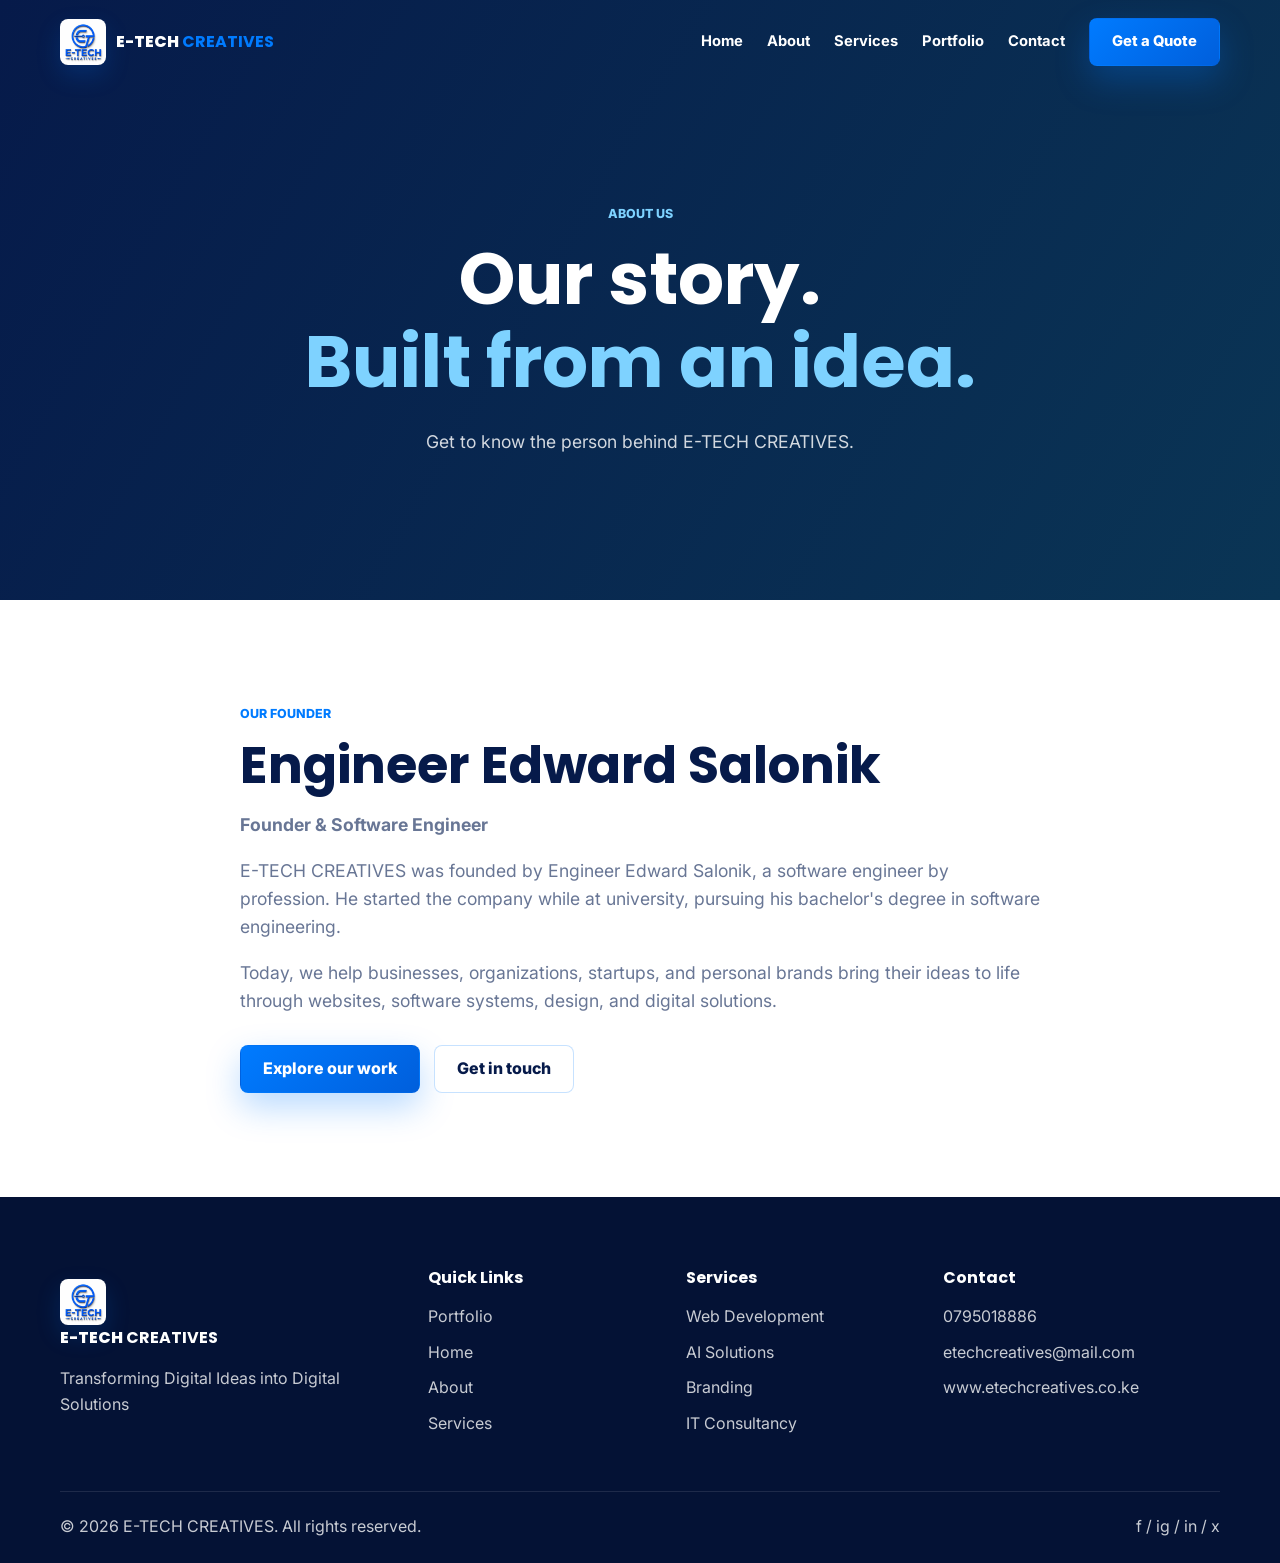
==== about.html @ 15357fde "Add separate About page with founder story" ====
<!DOCTYPE html>
<html lang="en">
<head>
  <meta charset="UTF-8">
  <meta name="viewport" content="width=device-width, initial-scale=1.0">
  <meta name="description" content="Discover the story of E-TECH CREATIVES, founded by Engineer Edward Salonik while pursuing his bachelor's degree in software engineering.">
  <title>About Us | E-TECH CREATIVES</title>
  <link rel="canonical" href="https://etechcreatives.co.ke/about.html">
  <link rel="preconnect" href="https://fonts.googleapis.com">
  <link rel="preconnect" href="https://fonts.gstatic.com" crossorigin>
  <link href="https://fonts.googleapis.com/css2?family=Inter:wght@400;500;600;700;800&family=Poppins:wght@600;700;800&display=swap" rel="stylesheet">
  <link rel="stylesheet" href="style.css">
</head>
<body>
  <header class="site-header" id="siteHeader">
    <nav class="navbar container" aria-label="Main navigation">
      <a class="brand" href="index.html#home" aria-label="E-TECH CREATIVES home">
        <img src="assets/logo/new-logo.jpg" alt="E-TECH CREATIVES logo">
        <span>E-TECH <strong>CREATIVES</strong></span>
      </a>

      <button class="nav-toggle" id="navToggle" type="button" aria-label="Open navigation" aria-expanded="false">
        <span></span>
        <span></span>
        <span></span>
      </button>

      <div class="nav-menu" id="navMenu">
        <a href="index.html#home">Home</a>
        <a href="about.html" aria-current="page">About</a>
        <a href="index.html#services">Services</a>
        <a href="index.html#portfolio">Portfolio</a>
        <a href="index.html#contact">Contact</a>
        <a class="nav-cta" href="index.html#contact">Get a Quote</a>
      </div>
    </nav>
  </header>

  <main>
    <section class="hero hero-simple section-pad" aria-labelledby="about-title">
      <div class="container">
        <div class="hero-copy">
          <p class="eyebrow">About us</p>
          <h1 id="about-title">Our story. <span>Built from an idea.</span></h1>
          <p class="hero-text">Get to know the person behind E-TECH CREATIVES.</p>
        </div>
      </div>
    </section>
    <section class="section-pad" aria-labelledby="founder-title">
      <div class="container founder-story">
        <p class="eyebrow">Our founder</p>
        <h2 id="founder-title">Engineer Edward Salonik</h2>
        <p class="founder-role">Founder &amp; Software Engineer</p>
        <p>E-TECH CREATIVES was founded by Engineer Edward Salonik, a software engineer by profession. He started the company while at university, pursuing his bachelor's degree in software engineering.</p>
        <p>Today, we help businesses, organizations, startups, and personal brands bring their ideas to life through websites, software systems, design, and digital solutions.</p>
        <div class="hero-actions">
          <a class="btn btn-primary" href="index.html#portfolio">Explore our work</a>
          <a class="btn btn-secondary" href="index.html#contact">Get in touch</a>
        </div>
      </div>
    </section>
  </main>

  <footer class="site-footer">
    <div class="container footer-grid">
      <div>
        <a class="brand footer-brand" href="index.html#home">
          <img src="assets/logo/new-logo.jpg" alt="E-TECH CREATIVES logo">
          <span>E-TECH <strong>CREATIVES</strong></span>
        </a>
        <p>Transforming Digital Ideas into Digital Solutions</p>
      </div>
      <div>
        <h3>Quick Links</h3>
        <a href="index.html#portfolio">Portfolio</a>
        <a href="index.html#home">Home</a>
        <a href="about.html">About</a>
        <a href="index.html#services">Services</a>
      </div>
      <div>
        <h3>Services</h3>
        <a href="index.html#services">Web Development</a>
        <a href="index.html#services">AI Solutions</a>
        <a href="index.html#services">Branding</a>
        <a href="index.html#services">IT Consultancy</a>
      </div>
      <div>
        <h3>Contact</h3>
        <a href="tel:0795018886">0795018886</a>
        <a href="mailto:etechcreatives@mail.com">etechcreatives@mail.com</a>
        <a href="https://www.etechcreatives.co.ke">www.etechcreatives.co.ke</a>
      </div>
    </div>
    <div class="container footer-bottom">
      <span>&copy; <span id="year"></span> E-TECH CREATIVES. All rights reserved.</span>
      <span class="footer-socials">f / ig / in / x</span>
    </div>
  </footer>

  <button class="back-to-top" id="backToTop" type="button" aria-label="Back to top">&#8593;</button>
  <script src="script.js"></script>
</body>
</html>
---- style.css ----
:root {
  --navy: #061A4A;
  --blue: #007BFF;
  --blue-2: #18A7FF;
  --light-blue: #EAF6FF;
  --white: #FFFFFF;
  --soft: #F5F8FC;
  --text: #14244D;
  --muted: #687695;
  --line: rgba(0, 123, 255, 0.16);
  --shadow: 0 24px 70px rgba(6, 26, 74, 0.14);
  --radius: 8px;
}

* {
  box-sizing: border-box;
}

html {
  scroll-behavior: smooth;
}

body {
  margin: 0;
  font-family: "Inter", Arial, sans-serif;
  color: var(--text);
  background: var(--white);
  line-height: 1.6;
}

body.menu-open {
  overflow: hidden;
}

img {
  display: block;
  max-width: 100%;
}

a {
  color: inherit;
  text-decoration: none;
}

button,
input,
select,
textarea {
  font: inherit;
}

.container {
  width: min(1160px, calc(100% - 40px));
  margin: 0 auto;
}

.section-pad {
  padding: 104px 0;
}

.site-header {
  position: fixed;
  inset: 0 0 auto;
  z-index: 50;
  transition: background 0.25s ease, box-shadow 0.25s ease, padding 0.25s ease;
}

.site-header.scrolled,
.site-header.menu-active {
  background: rgba(255, 255, 255, 0.92);
  box-shadow: 0 14px 38px rgba(6, 26, 74, 0.1);
  backdrop-filter: blur(18px);
}

.navbar {
  min-height: 84px;
  display: flex;
  align-items: center;
  justify-content: space-between;
  gap: 24px;
}

.brand {
  display: inline-flex;
  align-items: center;
  gap: 10px;
  font-family: "Poppins", sans-serif;
  font-weight: 800;
  color: var(--navy);
  letter-spacing: 0;
  white-space: nowrap;
}

.brand img {
  width: 46px;
  height: 46px;
  border-radius: 8px;
  object-fit: cover;
  box-shadow: 0 10px 24px rgba(0, 123, 255, 0.18);
}

.brand strong {
  color: var(--blue);
}

.nav-menu {
  display: flex;
  align-items: center;
  gap: 24px;
  font-size: 0.92rem;
  font-weight: 700;
  color: var(--navy);
}

.nav-menu a {
  position: relative;
}

.nav-menu a:not(.nav-cta)::after {
  content: "";
  position: absolute;
  left: 0;
  bottom: -7px;
  width: 0;
  height: 2px;
  background: var(--blue);
  transition: width 0.25s ease;
}

.nav-menu a:hover::after {
  width: 100%;
}

.nav-cta,
.btn {
  display: inline-flex;
  align-items: center;
  justify-content: center;
  min-height: 48px;
  padding: 0 22px;
  border-radius: 8px;
  font-weight: 800;
  border: 1px solid transparent;
  transition: transform 0.25s ease, box-shadow 0.25s ease, background 0.25s ease;
}

.nav-cta,
.btn-primary {
  color: var(--white);
  background: linear-gradient(135deg, var(--blue), #005FDC);
  box-shadow: 0 14px 34px rgba(0, 123, 255, 0.28);
}

.btn-secondary {
  color: var(--navy);
  background: rgba(255, 255, 255, 0.9);
  border-color: rgba(0, 123, 255, 0.22);
}

.btn-light {
  color: var(--blue);
  background: var(--white);
  box-shadow: 0 14px 34px rgba(6, 26, 74, 0.18);
}

.nav-cta:hover,
.btn:hover {
  transform: translateY(-3px);
  box-shadow: 0 20px 44px rgba(0, 123, 255, 0.3);
}

.nav-toggle {
  display: none;
  width: 44px;
  height: 44px;
  border: 0;
  background: var(--navy);
  border-radius: 8px;
  padding: 12px;
}

.nav-toggle span {
  display: block;
  height: 2px;
  margin: 5px 0;
  background: var(--white);
  transition: transform 0.25s ease, opacity 0.25s ease;
}

.hero {
  position: relative;
  min-height: 660px;
  padding-top: 128px;
  padding-bottom: 76px;
  overflow: hidden;
  color: var(--white);
  background:
    linear-gradient(135deg, rgba(13, 141, 255, 0.18) 0 1px, transparent 1px 100%),
    linear-gradient(112deg, #030712 0%, #071735 45%, #0A3D62 100%);
  background-size: 100% 100%, 100% 100%;
  isolation: isolate;
}

.hero::before {
  content: "";
  position: absolute;
  inset: 96px 4vw 54px;
  border: 1px solid rgba(91, 199, 255, 0.12);
  border-radius: 8px;
  background:
    linear-gradient(120deg, rgba(255, 255, 255, 0.1), transparent 42%),
    linear-gradient(180deg, rgba(255, 255, 255, 0.07), rgba(255, 255, 255, 0.02));
  box-shadow: inset 0 0 90px rgba(24, 167, 255, 0.12), 0 34px 90px rgba(0, 0, 0, 0.24);
  backdrop-filter: blur(18px);
}

.hero::after {
  content: "";
  position: absolute;
  inset: auto 0 0;
  height: 180px;
  background: linear-gradient(180deg, transparent, rgba(255, 255, 255, 0.98));
  pointer-events: none;
  z-index: 1;
}

.hero-bg-grid {
  position: absolute;
  inset: 0;
  opacity: 0.32;
  background-image:
    linear-gradient(rgba(127, 231, 255, 0.12) 1px, transparent 1px),
    linear-gradient(90deg, rgba(127, 231, 255, 0.12) 1px, transparent 1px);
  background-size: 54px 54px;
  mask-image: linear-gradient(to bottom, #000, transparent 85%);
  animation: gridDrift 18s linear infinite;
}

.hero-circuit-layer {
  position: absolute;
  inset: 0;
  opacity: 0.42;
  background:
    linear-gradient(120deg, transparent 0 18%, rgba(0, 183, 255, 0.24) 18.2%, transparent 18.6% 100%),
    linear-gradient(35deg, transparent 0 62%, rgba(20, 184, 166, 0.2) 62.2%, transparent 62.6% 100%),
    linear-gradient(155deg, transparent 0 70%, rgba(251, 191, 36, 0.16) 70.2%, transparent 70.6% 100%);
  filter: drop-shadow(0 0 18px rgba(0, 123, 255, 0.4));
  pointer-events: none;
  animation: circuitShift 10s ease-in-out infinite alternate;
}

.hero-circuit-layer::before,
.hero-circuit-layer::after {
  content: "";
  position: absolute;
  width: 9px;
  height: 9px;
  border-radius: 50%;
  background: #39C7FF;
  box-shadow:
    260px 62px 0 rgba(57, 199, 255, 0.75),
    460px 218px 0 rgba(57, 199, 255, 0.65),
    740px 118px 0 rgba(57, 199, 255, 0.8),
    930px 340px 0 rgba(57, 199, 255, 0.62),
    1110px 190px 0 rgba(57, 199, 255, 0.72);
}

.hero-circuit-layer::before {
  top: 172px;
  left: 120px;
}

.hero-circuit-layer::after {
  right: 190px;
  bottom: 145px;
}

.hero-data-panel {
  position: absolute;
  z-index: 1;
  width: 150px;
  height: 86px;
  border: 1px solid rgba(91, 199, 255, 0.18);
  border-radius: 8px;
  background:
    linear-gradient(135deg, rgba(255, 255, 255, 0.16), rgba(20, 184, 166, 0.08)),
    rgba(3, 24, 70, 0.42);
  box-shadow: 0 0 34px rgba(0, 123, 255, 0.22), inset 0 0 22px rgba(0, 183, 255, 0.08);
  backdrop-filter: blur(10px);
  transform: perspective(700px) rotateY(-18deg) rotateX(8deg);
  animation: techPanelPulse 4.8s ease-in-out infinite;
}

.hero-data-panel::before {
  content: "";
  position: absolute;
  inset: 16px;
  background:
    linear-gradient(90deg, rgba(126, 210, 255, 0.65) 0 36%, transparent 36% 100%),
    linear-gradient(rgba(126, 210, 255, 0.18), rgba(126, 210, 255, 0.18));
  background-size: 100% 8px, 100% 1px;
  background-repeat: no-repeat, repeat-y;
}

.data-panel-one {
  top: 155px;
  right: 21%;
}

.data-panel-two {
  top: 285px;
  right: 9%;
  width: 120px;
  height: 74px;
  animation-delay: 0.7s;
}

.data-panel-three {
  bottom: 168px;
  right: 33%;
  width: 176px;
  height: 78px;
  animation-delay: 1.2s;
}

.hero-layout,
.split-layout,
.contact-layout {
  position: relative;
  z-index: 2;
  display: grid;
  grid-template-columns: 1fr 1fr;
  gap: 64px;
  align-items: center;
}

.hero-layout {
  grid-template-columns: 0.95fr 1.05fr;
  gap: 34px;
}

.hero-copy {
  animation: heroCopyIn 0.9s ease both;
}

.eyebrow {
  margin: 0 0 14px;
  color: var(--blue);
  font-weight: 800;
  font-size: 0.78rem;
  letter-spacing: 0;
  text-transform: uppercase;
}

.hero .eyebrow {
  color: #7ED2FF;
}

h1,
h2,
h3 {
  margin: 0;
  font-family: "Poppins", sans-serif;
  color: var(--navy);
  line-height: 1.08;
  letter-spacing: 0;
}

.hero h1 {
  max-width: 600px;
  color: var(--white);
  font-size: 4.85rem;
}

.hero h1 span {
  display: block;
  color: transparent;
  background: linear-gradient(90deg, #7ED2FF, #FFFFFF 45%, #34D399 82%);
  background-clip: text;
  -webkit-background-clip: text;
  text-shadow: 0 0 28px rgba(0, 123, 255, 0.28);
}

.hero-text {
  max-width: 390px;
  margin: 22px 0 0;
  color: rgba(255, 255, 255, 0.82);
  font-size: 1.04rem;
  font-weight: 600;
}

.hero-actions {
  display: flex;
  flex-wrap: wrap;
  gap: 14px;
  margin-top: 30px;
}

.hero-secondary {
  color: var(--white);
  border-color: rgba(255, 255, 255, 0.2);
  background: rgba(255, 255, 255, 0.08);
  backdrop-filter: blur(16px);
}

.hero .btn-primary {
  min-height: 52px;
  padding: 0 30px;
  text-transform: uppercase;
  font-size: 0.78rem;
  letter-spacing: 0;
}

.hero-trust,
.hero-metric-strip {
  display: flex;
  flex-wrap: wrap;
  gap: 10px;
}

.hero-trust {
  margin-top: 26px;
}

.hero-trust span {
  padding: 8px 12px;
  border: 1px solid rgba(255, 255, 255, 0.16);
  border-radius: 999px;
  color: rgba(255, 255, 255, 0.82);
  background: rgba(255, 255, 255, 0.08);
  font-size: 0.82rem;
  font-weight: 800;
}

.hero-metric-strip {
  max-width: 430px;
  margin-top: 34px;
  padding: 12px;
  border: 1px solid rgba(255, 255, 255, 0.14);
  border-radius: 8px;
  background: rgba(255, 255, 255, 0.08);
  backdrop-filter: blur(18px);
}

.hero-metric-strip div {
  flex: 1 1 100px;
  min-width: 0;
  padding: 10px 12px;
  border-radius: 8px;
  background: rgba(255, 255, 255, 0.07);
}

.hero-metric-strip strong,
.hero-metric-strip span {
  display: block;
}

.hero-metric-strip strong {
  color: #7ED2FF;
  font-family: "Poppins", sans-serif;
  font-size: 1.15rem;
}

.hero-metric-strip span {
  color: rgba(255, 255, 255, 0.74);
  font-size: 0.8rem;
  font-weight: 800;
}

.feature-badges {
  display: flex;
  flex-wrap: wrap;
  gap: 12px;
  margin-top: 28px;
}

.feature-badges span {
  padding: 10px 14px;
  border: 1px solid rgba(255, 255, 255, 0.18);
  border-radius: 8px;
  color: var(--white);
  background: rgba(255, 255, 255, 0.1);
  backdrop-filter: blur(14px);
  font-weight: 700;
}

.hero-visual {
  position: relative;
  min-height: 420px;
  display: flex;
  align-items: center;
  justify-content: center;
  transform-style: preserve-3d;
}

.hero-glow-tracker {
  position: absolute;
  inset: 10% 8%;
  border: 1px solid rgba(126, 210, 255, 0.14);
  border-radius: 8px;
  background:
    linear-gradient(90deg, transparent, rgba(126, 210, 255, 0.09), transparent),
    rgba(255, 255, 255, 0.03);
  box-shadow: inset 0 0 36px rgba(126, 210, 255, 0.08);
  animation: trackerTilt 7s ease-in-out infinite;
  pointer-events: none;
}

.laptop-mockup {
  position: relative;
  width: min(610px, 100%);
  margin: 12px 0 0 auto;
  transform-origin: 50% 12%;
  transform: perspective(1100px) rotateY(-12deg) rotateX(5deg) rotateZ(-1deg);
  filter: drop-shadow(0 40px 80px rgba(0, 0, 0, 0.58));
  animation: laptopSwing 6.2s ease-in-out infinite;
}

.laptop-mockup::before {
  content: "";
  position: absolute;
  inset: 13% 6% 18%;
  z-index: 0;
  border-radius: 50%;
  background: rgba(0, 123, 255, 0.32);
  filter: blur(46px);
}

.hero-laptop-image {
  position: relative;
  z-index: 2;
  width: 100%;
  border-radius: 8px;
  object-fit: contain;
}

.laptop-light {
  position: absolute;
  z-index: 3;
  right: 5%;
  height: 12px;
  border-radius: 999px;
  background: linear-gradient(90deg, transparent, rgba(24, 167, 255, 0.9), transparent);
  box-shadow: 0 0 28px rgba(24, 167, 255, 0.68);
  transform: rotate(-10deg);
  pointer-events: none;
}

.light-one {
  top: 28%;
  width: 78%;
}

.light-two {
  bottom: 18%;
  width: 58%;
  animation: floatSoft 5s ease-in-out infinite 0.8s;
}

.screen {
  position: relative;
  overflow: hidden;
  padding: 14px;
  border: 12px solid #071431;
  border-radius: 18px 18px 8px 8px;
  background: linear-gradient(135deg, #F7FBFF, #D9ECFF);
  box-shadow: inset 0 0 0 1px rgba(255, 255, 255, 0.45);
}

.screen img {
  height: 332px;
  width: 100%;
  object-fit: cover;
  border-radius: 8px;
  opacity: 0.96;
  transform: scale(1.01);
  animation: previewFloat 8s ease-in-out infinite;
}

.screen-scan {
  position: absolute;
  left: 14px;
  right: 14px;
  top: 44px;
  height: 68px;
  border-radius: 8px;
  background: linear-gradient(180deg, transparent, rgba(126, 210, 255, 0.34), transparent);
  mix-blend-mode: screen;
  opacity: 0.74;
  animation: scanPreview 4.5s ease-in-out infinite;
  pointer-events: none;
}

.preview-nav {
  display: flex;
  gap: 7px;
  margin-bottom: 12px;
}

.preview-nav span {
  width: 10px;
  height: 10px;
  border-radius: 50%;
  background: #0D8DFF;
}

.preview-dashboard {
  position: absolute;
  right: 42px;
  bottom: 44px;
  display: flex;
  align-items: end;
  gap: 18px;
  padding: 16px;
  min-width: 210px;
  color: var(--navy);
  background: rgba(255, 255, 255, 0.9);
  border-radius: 8px;
  box-shadow: 0 16px 40px rgba(0, 0, 0, 0.18);
  backdrop-filter: blur(14px);
  animation: dashboardLift 5.5s ease-in-out infinite 0.35s;
}

.preview-dashboard small,
.preview-dashboard strong {
  display: block;
}

.chart-bars {
  display: flex;
  align-items: end;
  gap: 5px;
  height: 54px;
}

.chart-bars span {
  width: 10px;
  border-radius: 8px 8px 0 0;
  background: var(--blue);
  animation: barGrow 2.8s ease-in-out infinite;
}

.chart-bars span:nth-child(1) { height: 28px; animation-delay: 0s; }
.chart-bars span:nth-child(2) { height: 42px; animation-delay: 0.18s; }
.chart-bars span:nth-child(3) { height: 34px; animation-delay: 0.36s; }
.chart-bars span:nth-child(4) { height: 54px; animation-delay: 0.54s; }

.base {
  width: 86%;
  height: 28px;
  margin: 0 auto;
  border-radius: 0 0 30px 30px;
  background: linear-gradient(90deg, #DDE8F8, #FFFFFF, #B4C4DA);
}

.mini-panel,
.floating-chip {
  position: absolute;
  z-index: 3;
  border: 1px solid rgba(255, 255, 255, 0.18);
  border-radius: 8px;
  background: rgba(0, 68, 160, 0.26);
  color: var(--white);
  box-shadow: 0 18px 45px rgba(0, 123, 255, 0.28);
  backdrop-filter: blur(14px);
}

.mini-panel {
  padding: 14px 16px;
  animation: floatSoft 5s ease-in-out infinite;
}

.mini-panel strong,
.mini-panel span {
  display: block;
}

.mini-panel span {
  color: rgba(255, 255, 255, 0.74);
  font-size: 0.78rem;
}

.panel-a { top: 18px; left: -22px; }
.panel-b { right: 10px; bottom: 54px; animation-delay: 1s; }

.hero-code-card,
.hero-status-card {
  position: absolute;
  z-index: 4;
  border: 1px solid rgba(255, 255, 255, 0.16);
  border-radius: 8px;
  color: var(--white);
  background: rgba(3, 16, 42, 0.66);
  box-shadow: 0 20px 48px rgba(0, 0, 0, 0.26);
  backdrop-filter: blur(16px);
}

.hero-code-card {
  left: 3%;
  bottom: 24%;
  width: 176px;
  padding: 16px;
  animation: floatSoft 6.5s ease-in-out infinite 0.7s;
}

.hero-code-card span {
  display: block;
  height: 8px;
  margin: 9px 0;
  border-radius: 999px;
  background: linear-gradient(90deg, #34D399, rgba(126, 210, 255, 0.95), transparent);
}

.hero-code-card span:nth-child(2) {
  width: 70%;
  background: linear-gradient(90deg, #FBBF24, rgba(126, 210, 255, 0.86), transparent);
}

.hero-code-card span:nth-child(3) {
  width: 84%;
}

.hero-status-card {
  right: 0;
  top: 17%;
  display: flex;
  align-items: center;
  gap: 12px;
  padding: 14px 16px;
  animation: floatSoft 5.7s ease-in-out infinite 1.2s;
}

.hero-status-card strong,
.hero-status-card small {
  display: block;
}

.hero-status-card small {
  color: rgba(255, 255, 255, 0.68);
  font-weight: 700;
}

.status-dot {
  width: 12px;
  height: 12px;
  border-radius: 50%;
  background: #34D399;
  box-shadow: 0 0 0 8px rgba(52, 211, 153, 0.14), 0 0 22px rgba(52, 211, 153, 0.8);
  animation: statusPulse 2s ease-in-out infinite;
}

.floating-chip {
  width: 58px;
  height: 58px;
  display: grid;
  place-items: center;
  font-weight: 900;
  color: #AEE6FF;
}

.chip-one { top: 20%; left: 51%; animation: floatSoft 5s infinite; }
.chip-two { top: 34%; right: 7%; animation: floatSoft 6s infinite 0.6s; }
.chip-three { bottom: 20%; left: 8%; animation: floatSoft 7s infinite 1s; }

.section-heading {
  max-width: 720px;
  margin: 0 auto 48px;
  text-align: center;
}

.section-heading h2,
.section-copy h2,
.contact-info h2 {
  font-size: clamp(2rem, 4vw, 3.4rem);
}

.section-copy p:not(.eyebrow),
.cta-box p,
.process-step p,
.service-card p,
.insight-card p {
  color: var(--muted);
}

.about {
  background: linear-gradient(180deg, var(--white), var(--soft));
}

.about .split-layout {
  grid-template-columns: 1fr;
  gap: 42px;
}

.about .section-copy {
  max-width: 820px;
}

.about-card-grid {
  display: grid;
  grid-template-columns: repeat(3, 1fr);
  gap: 18px;
}

.insight-card,
.service-card,
.why-card,
.process-step,
.contact-form,
.contact-cards a {
  border: 1px solid var(--line);
  border-radius: var(--radius);
  background: rgba(255, 255, 255, 0.86);
  box-shadow: 0 18px 48px rgba(6, 26, 74, 0.08);
}

.insight-card {
  overflow: hidden;
  padding: 0 0 28px;
  transition: transform 0.25s ease, box-shadow 0.25s ease, border-color 0.25s ease;
}

.insight-card.wide {
  grid-column: auto;
}

.insight-photo {
  width: 100%;
  aspect-ratio: 1.62 / 1;
  object-fit: cover;
  border-bottom: 1px solid var(--line);
  transition: transform 0.35s ease, filter 0.35s ease;
}

.insight-card:hover {
  transform: translateY(-8px);
  border-color: rgba(0, 123, 255, 0.36);
  box-shadow: var(--shadow);
}

.insight-card:hover .insight-photo {
  transform: scale(1.04);
  filter: saturate(1.08) contrast(1.04);
}

.insight-card h3,
.insight-card p {
  margin-left: 28px;
  margin-right: 28px;
}

.insight-card h3 {
  margin-top: 24px;
}

[data-icon] {
  width: 48px;
  height: 48px;
  display: inline-grid;
  place-items: center;
  border-radius: 8px;
  color: var(--blue);
  background: linear-gradient(135deg, var(--light-blue), var(--white));
  border: 1px solid rgba(0, 123, 255, 0.14);
  box-shadow: 0 12px 26px rgba(0, 123, 255, 0.12);
  font-style: normal;
  margin-bottom: 20px;
}

[data-icon]::before {
  content: "✦";
  font-size: 1.35rem;
}

[data-icon="web"]::before { content: "⌘"; }
[data-icon="software"]::before { content: "▣"; }
[data-icon="design"]::before { content: "◈"; }
[data-icon="ai"]::before { content: "AI"; font-size: 0.88rem; font-weight: 900; }
[data-icon="consult"]::before { content: "?"; }
[data-icon="speed"]::before { content: "↗"; }
[data-icon="brand"]::before { content: "◆"; }
[data-icon="smart"]::before { content: "◎"; }
[data-icon="time"]::before { content: "◷"; }
[data-icon="pro"]::before { content: "✓"; }
[data-icon="mobile"]::before { content: "▯"; }
[data-icon="lock"]::before { content: "▰"; }
[data-icon="value"]::before { content: "$"; }
[data-icon="support"]::before { content: "☎"; }
[data-icon="target"]::before { content: "◎"; }
[data-icon="modern"]::before { content: "✦"; }
[data-icon="chat"]::before { content: "☰"; }
[data-icon="layout"]::before { content: "▦"; }
[data-icon="build"]::before { content: "⚙"; }
[data-icon="rocket"]::before { content: "↑"; }
[data-icon="phone"]::before { content: "☎"; }
[data-icon="mail"]::before { content: "@"; }
[data-icon="globe"]::before { content: "○"; }
[data-icon="pin"]::before { content: "⌖"; }

.card-grid {
  display: grid;
  grid-template-columns: repeat(4, 1fr);
  gap: 22px;
}

.services {
  background:
    radial-gradient(circle at 12% 10%, rgba(0, 123, 255, 0.1), transparent 24%),
    var(--white);
}

.service-card {
  position: relative;
  overflow: hidden;
  min-height: 250px;
  padding: 0 0 28px;
  transition: transform 0.25s ease, box-shadow 0.25s ease, border-color 0.25s ease;
}

.service-card::before {
  content: "";
  position: absolute;
  inset: 0;
  border-top: 3px solid var(--blue);
  opacity: 0;
  transition: opacity 0.25s ease;
}

.service-card:hover,
.why-card:hover,
.process-step:hover {
  transform: translateY(-8px);
  border-color: rgba(0, 123, 255, 0.36);
  box-shadow: var(--shadow);
}

.service-card:hover::before {
  opacity: 1;
}

.service-card > img {
  width: 100%;
  aspect-ratio: 1.55 / 1;
  object-fit: cover;
  border-bottom: 1px solid var(--line);
  transition: transform 0.35s ease, filter 0.35s ease;
}

.service-card:hover > img {
  transform: scale(1.04);
  filter: saturate(1.08) contrast(1.04);
}

.service-card i,
.service-card h3,
.service-card p {
  margin-left: 28px;
  margin-right: 28px;
}

.service-card h3 {
  margin-top: 24px;
}

.service-card i {
  margin-top: -24px;
  position: relative;
  z-index: 2;
  background: var(--white);
}

.why {
  overflow: hidden;
  background:
    linear-gradient(135deg, rgba(6, 26, 74, 0.95), rgba(0, 77, 177, 0.92)),
    var(--navy);
}

.why .section-heading h2,
.why .eyebrow {
  color: var(--white);
}

.why-grid {
  grid-template-columns: repeat(5, 1fr);
}

.why-card {
  min-height: 210px;
  padding: 26px;
  color: var(--white);
  background: rgba(255, 255, 255, 0.08);
  border-color: rgba(255, 255, 255, 0.16);
  backdrop-filter: blur(14px);
}

.why-card h3 {
  color: var(--white);
  font-size: 1.05rem;
}

.course-card {
  display: flex;
  flex-direction: column;
  align-items: flex-start;
}

.course-card strong {
  margin-top: auto;
  color: #7ED2FF;
  font-size: 1.08rem;
  font-weight: 900;
}

.course-card span {
  display: inline-flex;
  margin-top: 8px;
  padding: 8px 10px;
  border: 1px solid rgba(255, 255, 255, 0.16);
  border-radius: 8px;
  color: rgba(255, 255, 255, 0.84);
  background: rgba(255, 255, 255, 0.08);
  font-size: 0.82rem;
  font-weight: 800;
}

.courses {
  background:
    radial-gradient(circle at 12% 8%, rgba(0, 123, 255, 0.1), transparent 24%),
    linear-gradient(180deg, var(--white), var(--soft));
}

.courses-heading {
  display: flex;
  align-items: center;
  justify-content: space-between;
  gap: 24px;
  margin-bottom: 42px;
}

.courses-heading h2 {
  color: var(--navy);
  font-size: clamp(2.2rem, 4.8vw, 4rem);
  line-height: 1;
}

.courses-heading a {
  display: inline-flex;
  align-items: center;
  gap: 8px;
  color: var(--blue);
  font-weight: 900;
  font-size: 1.05rem;
  white-space: nowrap;
}

.courses-heading a span,
.course-footer a span {
  font-size: 1.45rem;
  line-height: 1;
}

.course-grid {
  display: grid;
  grid-template-columns: repeat(5, minmax(0, 1fr));
  gap: 18px;
}

.course-listing-card {
  overflow: hidden;
  display: flex;
  flex-direction: column;
  min-height: 100%;
  border: 1px solid var(--line);
  border-radius: var(--radius);
  background: var(--white);
  box-shadow: 0 22px 58px rgba(6, 26, 74, 0.08);
  transition: transform 0.25s ease, box-shadow 0.25s ease, border-color 0.25s ease;
}

.course-listing-card:hover {
  transform: translateY(-8px);
  border-color: rgba(0, 123, 255, 0.36);
  box-shadow: 0 26px 72px rgba(6, 26, 74, 0.14);
}

.course-listing-card img {
  width: 100%;
  aspect-ratio: 1.55 / 1;
  object-fit: cover;
}

.course-content {
  display: flex;
  flex: 1;
  flex-direction: column;
  padding: 20px 18px 22px;
}

.course-badge {
  align-self: flex-start;
  margin-bottom: 12px;
  padding: 6px 14px;
  border-radius: 8px;
  color: var(--blue);
  background: var(--light-blue);
  font-weight: 900;
}

.course-content h3 {
  color: var(--navy);
  font-size: 1.05rem;
  line-height: 1.22;
}

.course-meta {
  margin: 10px 0 0;
  color: var(--blue);
  font-weight: 800;
  font-size: 0.9rem;
}

.course-content p:not(.course-meta) {
  margin: 12px 0 18px;
  color: var(--muted);
  font-size: 0.92rem;
  line-height: 1.5;
}

.course-footer {
  display: flex;
  align-items: center;
  justify-content: space-between;
  gap: 12px;
  margin-top: auto;
  padding-top: 16px;
  border-top: 1px solid var(--line);
}

.course-footer strong {
  display: grid;
  color: var(--navy);
  font-size: clamp(1.2rem, 1.5vw, 1.45rem);
  line-height: 1;
}

.course-footer small {
  margin-bottom: 6px;
  font-size: 0.76rem;
  letter-spacing: 0;
}

.course-footer a {
  min-width: 96px;
  min-height: 48px;
  display: inline-flex;
  align-items: center;
  justify-content: center;
  gap: 8px;
  padding: 8px 12px;
  border: 2px solid var(--blue);
  border-radius: 8px;
  color: var(--blue);
  font-weight: 900;
  font-size: 0.88rem;
}

.process-track {
  position: relative;
  display: grid;
  grid-template-columns: repeat(4, 1fr);
  gap: 22px;
}

.process-track::before {
  content: "";
  position: absolute;
  display: none;
  top: 38px;
  left: 8%;
  right: 8%;
  height: 2px;
  background: linear-gradient(90deg, transparent, var(--blue), transparent);
}

.process-step {
  position: relative;
  overflow: hidden;
  padding: 0 0 26px;
  background: var(--white);
  transition: transform 0.25s ease, box-shadow 0.25s ease, border-color 0.25s ease;
}

.process-photo {
  width: 100%;
  aspect-ratio: 1.55 / 1;
  object-fit: cover;
  border-bottom: 1px solid var(--line);
  transition: transform 0.35s ease, filter 0.35s ease;
}

.process-step:hover .process-photo {
  transform: scale(1.04);
  filter: saturate(1.08) contrast(1.04);
}

.process-step > span {
  display: inline-flex;
  width: 54px;
  height: 54px;
  align-items: center;
  justify-content: center;
  margin: -27px 24px 18px;
  border-radius: 50%;
  color: var(--white);
  background: var(--navy);
  font-weight: 900;
  box-shadow: 0 16px 36px rgba(6, 26, 74, 0.2);
  position: relative;
  z-index: 2;
}

.process-step h3,
.process-step p {
  margin-left: 24px;
  margin-right: 24px;
}

.cta-section {
  padding: 0 0 104px;
  background: linear-gradient(180deg, var(--white), var(--soft));
}

.cta-box {
  display: flex;
  align-items: center;
  justify-content: space-between;
  gap: 32px;
  padding: clamp(34px, 5vw, 58px);
  border-radius: 8px;
  color: var(--white);
  background:
    radial-gradient(circle at 82% 20%, rgba(255, 255, 255, 0.22), transparent 28%),
    linear-gradient(135deg, var(--blue), #045DD4);
  box-shadow: 0 30px 74px rgba(0, 123, 255, 0.28);
}

.cta-box h2,
.cta-box .eyebrow {
  color: var(--white);
}

.cta-box p {
  color: rgba(255, 255, 255, 0.86);
}

.contact {
  background: var(--white);
}

.contact-layout {
  align-items: start;
}

.contact-cards {
  display: grid;
  gap: 14px;
  margin: 30px 0;
}

.contact-cards a {
  display: grid;
  grid-template-columns: 54px 1fr;
  column-gap: 14px;
  align-items: center;
  padding: 16px;
}

.contact-cards i {
  grid-row: span 2;
  margin: 0;
}

.contact-cards span {
  color: var(--muted);
  font-size: 0.84rem;
}

.contact-cards strong {
  color: var(--navy);
  overflow-wrap: anywhere;
}

.map-placeholder {
  min-height: 190px;
  display: grid;
  place-items: center;
  border: 1px dashed rgba(0, 123, 255, 0.35);
  border-radius: var(--radius);
  color: var(--navy);
  background:
    linear-gradient(rgba(255, 255, 255, 0.68), rgba(255, 255, 255, 0.68)),
    repeating-linear-gradient(45deg, var(--light-blue), var(--light-blue) 12px, var(--white) 12px, var(--white) 24px);
  font-weight: 800;
}

.map-placeholder i {
  margin-bottom: 8px;
}

.socials {
  display: flex;
  gap: 10px;
  margin-top: 22px;
}

.socials a {
  width: 42px;
  height: 42px;
  display: grid;
  place-items: center;
  border-radius: 8px;
  color: var(--white);
  background: var(--navy);
  font-weight: 900;
}

.contact-form {
  display: grid;
  grid-template-columns: 1fr 1fr;
  gap: 18px;
  padding: 30px;
}

.contact-form label {
  display: grid;
  gap: 8px;
  color: var(--navy);
  font-weight: 800;
}

.contact-form .full,
.form-message {
  grid-column: 1 / -1;
}

.contact-form input,
.contact-form select,
.contact-form textarea {
  width: 100%;
  border: 1px solid rgba(6, 26, 74, 0.12);
  border-radius: 8px;
  padding: 14px 15px;
  color: var(--navy);
  background: var(--soft);
  outline: none;
  transition: border-color 0.2s ease, box-shadow 0.2s ease;
}

.contact-form input:focus,
.contact-form select:focus,
.contact-form textarea:focus {
  border-color: var(--blue);
  box-shadow: 0 0 0 4px rgba(0, 123, 255, 0.1);
}

.contact-form .is-invalid {
  border-color: #D93025;
  background: #FFF7F6;
}

.form-message {
  min-height: 22px;
  margin: 0;
  color: #0B7A39;
  font-weight: 800;
}

.site-footer {
  padding: 72px 0 24px;
  color: rgba(255, 255, 255, 0.78);
  background: #041235;
}

.footer-grid {
  display: grid;
  grid-template-columns: 1.5fr 1fr 1fr 1.25fr;
  gap: 36px;
}

.footer-brand,
.footer-brand strong {
  color: var(--white);
}

.site-footer h3 {
  margin-bottom: 18px;
  color: var(--white);
  font-size: 1rem;
}

.site-footer a {
  display: block;
  margin: 10px 0;
}

.footer-bottom {
  display: flex;
  justify-content: space-between;
  gap: 24px;
  margin-top: 44px;
  padding-top: 22px;
  border-top: 1px solid rgba(255, 255, 255, 0.1);
}

.back-to-top {
  position: fixed;
  right: 22px;
  bottom: 22px;
  width: 46px;
  height: 46px;
  display: grid;
  place-items: center;
  border: 0;
  border-radius: 8px;
  color: var(--white);
  background: var(--blue);
  box-shadow: 0 16px 36px rgba(0, 123, 255, 0.28);
  cursor: pointer;
  opacity: 0;
  pointer-events: none;
  transform: translateY(12px);
  transition: opacity 0.25s ease, transform 0.25s ease;
  z-index: 30;
}

.back-to-top.visible {
  opacity: 1;
  pointer-events: auto;
  transform: translateY(0);
}

.reveal {
  opacity: 0;
  transform: translateY(28px);
  transition: opacity 0.7s ease, transform 0.7s ease;
}

.reveal.is-visible {
  opacity: 1;
  transform: translateY(0);
}

@keyframes floatDevice {
  0%, 100% { transform: perspective(1100px) rotateY(-18deg) rotateX(7deg) rotateZ(-2deg) translateY(0); }
  50% { transform: perspective(1100px) rotateY(-15deg) rotateX(6deg) rotateZ(-2deg) translateY(-14px); }
}

@keyframes laptopSwing {
  0%, 100% {
    transform: perspective(1100px) rotateY(-12deg) rotateX(5deg) rotateZ(-1deg) translateY(0);
  }

  50% {
    transform: perspective(1100px) rotateY(-8deg) rotateX(4deg) rotateZ(1deg) translateY(-12px);
  }
}

@keyframes techPanelPulse {
  0%, 100% {
    opacity: 0.48;
    transform: perspective(700px) rotateY(-18deg) rotateX(8deg) translateY(0);
  }

  50% {
    opacity: 0.86;
    transform: perspective(700px) rotateY(-13deg) rotateX(6deg) translateY(-10px);
  }
}

@keyframes floatSoft {
  0%, 100% { transform: translateY(0); }
  50% { transform: translateY(-14px); }
}

@keyframes gridDrift {
  0% { background-position: 0 0, 0 0; }
  100% { background-position: 108px 54px, 108px 54px; }
}

@keyframes circuitShift {
  0% { transform: translateX(-14px); opacity: 0.28; }
  100% { transform: translateX(14px); opacity: 0.5; }
}

@keyframes heroCopyIn {
  0% { opacity: 0; transform: translateY(22px); }
  100% { opacity: 1; transform: translateY(0); }
}

@keyframes trackerTilt {
  0%, 100% { transform: perspective(900px) rotateY(-7deg) rotateX(4deg); }
  50% { transform: perspective(900px) rotateY(5deg) rotateX(2deg) translateY(-10px); }
}

@keyframes previewFloat {
  0%, 100% { transform: scale(1.01) translateY(0); }
  50% { transform: scale(1.025) translateY(-6px); }
}

@keyframes scanPreview {
  0% { transform: translateY(-78px); opacity: 0; }
  18%, 78% { opacity: 0.72; }
  100% { transform: translateY(320px); opacity: 0; }
}

@keyframes dashboardLift {
  0%, 100% { transform: translateY(0); }
  50% { transform: translateY(-8px); }
}

@keyframes barGrow {
  0%, 100% { transform: scaleY(0.72); transform-origin: bottom; }
  50% { transform: scaleY(1); transform-origin: bottom; }
}

@keyframes statusPulse {
  0%, 100% { transform: scale(1); opacity: 1; }
  50% { transform: scale(0.72); opacity: 0.78; }
}

@media (max-width: 1024px) {
  .hero-layout,
  .split-layout,
  .contact-layout {
    grid-template-columns: 1fr;
  }

  .card-grid,
  .course-grid,
  .why-grid,
  .process-track {
    grid-template-columns: repeat(2, 1fr);
  }

  .about-card-grid {
    grid-template-columns: repeat(3, minmax(0, 1fr));
  }

  .hero {
    padding-top: 130px;
  }

  .hero h1 {
    font-size: 4.1rem;
  }

  .hero-visual {
    min-height: auto;
  }

  .hero-data-panel {
    opacity: 0.45;
  }

  .data-panel-one {
    right: 18%;
  }

  .data-panel-two {
    right: 5%;
  }

  .hero-code-card {
    left: 0;
  }
}

@media (max-width: 860px) {
  .nav-toggle {
    display: block;
  }

  .nav-toggle.active span:nth-child(1) {
    transform: translateY(7px) rotate(45deg);
  }

  .nav-toggle.active span:nth-child(2) {
    opacity: 0;
  }

  .nav-toggle.active span:nth-child(3) {
    transform: translateY(-7px) rotate(-45deg);
  }

  .nav-menu {
    position: fixed;
    top: 84px;
    left: 20px;
    right: 20px;
    display: grid;
    gap: 6px;
    padding: 18px;
    border: 1px solid var(--line);
    border-radius: 8px;
    background: rgba(255, 255, 255, 0.98);
    box-shadow: var(--shadow);
    opacity: 0;
    pointer-events: none;
    transform: translateY(-10px);
    transition: opacity 0.25s ease, transform 0.25s ease;
  }

  .nav-menu.active {
    opacity: 1;
    pointer-events: auto;
    transform: translateY(0);
  }

  .nav-menu a {
    padding: 12px;
  }

  .nav-menu .nav-cta {
    margin-top: 6px;
  }

  .hero {
    min-height: auto;
  }

  .hero::before {
    inset: 88px 20px 48px;
  }

  .hero h1 {
    font-size: 3.55rem;
  }

  .laptop-mockup {
    transform: none;
    animation: mobileLaptopSwing 6s ease-in-out infinite;
  }

  .screen img {
    height: 240px;
  }

  .hero-status-card {
    right: 10px;
    top: 6px;
  }

  .footer-grid {
    grid-template-columns: 1fr 1fr;
  }
}

@media (max-width: 640px) {
  .container {
    width: min(100% - 28px, 1160px);
  }

  .section-pad {
    padding: 78px 0;
  }

  .navbar {
    min-height: 76px;
  }

  .brand span {
    font-size: 0.92rem;
  }

  .brand img {
    width: 40px;
    height: 40px;
  }

  .nav-menu {
    top: 76px;
  }

  .hero {
    padding-top: 116px;
  }

  .hero h1 {
    font-size: 2.72rem;
  }

  .hero-actions,
  .cta-box,
  .footer-bottom {
    flex-direction: column;
    align-items: stretch;
  }

  .btn {
    width: 100%;
  }

  .courses-heading {
    align-items: flex-start;
    flex-direction: column;
  }

  .courses-heading h2 {
    font-size: clamp(2.25rem, 12vw, 3.25rem);
  }

  .about-card-grid,
  .card-grid,
  .course-grid,
  .why-grid,
  .process-track,
  .contact-form,
  .footer-grid {
    grid-template-columns: 1fr;
  }

  .process-track::before,
  .floating-chip,
  .hero-data-panel,
  .mini-panel,
  .hero-code-card,
  .hero-status-card,
  .hero-glow-tracker {
    display: none;
  }

  .hero-metric-strip {
    display: grid;
    grid-template-columns: 1fr;
  }

  .preview-dashboard {
    position: static;
    margin-top: 12px;
  }

  .screen img {
    height: 190px;
  }

  .contact-form {
    padding: 20px;
  }
}

@keyframes mobileLaptopSwing {
  0%, 100% {
    transform: rotateZ(-1deg) translateY(0);
  }

  50% {
    transform: rotateZ(1deg) translateY(-10px);
  }
}

@media (max-width: 420px) {
  .hero h1 {
    font-size: 2.38rem;
  }
}

@media (prefers-reduced-motion: reduce) {
  html {
    scroll-behavior: auto;
  }

  *,
  *::before,
  *::after {
    animation-duration: 0.001ms !important;
    animation-iteration-count: 1 !important;
    transition-duration: 0.001ms !important;
  }
}

/* Simplified hero and portfolio. */
section[id] { scroll-margin-top: 84px; }
.site-header:not(.scrolled):not(.menu-active) .brand,
.site-header:not(.scrolled):not(.menu-active) .nav-menu { color: var(--white); }
.hero.hero-simple {
  min-height: 600px;
  display: flex;
  align-items: center;
  padding: 160px 0 100px;
  background: linear-gradient(120deg, #061A4A, #0A3555);
}
.hero-simple::before, .hero-simple::after { content: none; }
.hero-simple .hero-copy {
  max-width: 800px;
  margin: 0 auto;
  text-align: center;
  animation: none;
}
.hero-simple h1 {
  max-width: none;
  font-size: clamp(2.5rem, 6vw, 4.5rem);
  line-height: 1.15;
}
.hero-simple h1 span { color: #7ED2FF; background: none; text-shadow: none; }
.hero-simple .hero-text {
  max-width: 480px;
  margin: 24px auto 0;
  font-size: 1.1rem;
  font-weight: 400;
}
.hero-simple .hero-actions { justify-content: center; margin-top: 32px; }
.hero-simple .btn { min-height: 52px; padding: 0 26px; font-size: 0.94rem; text-transform: none; }
.portfolio { background: var(--soft); }
.portfolio .section-heading > p:last-child,
.portfolio-details > p:last-child { color: var(--muted); }
.portfolio-grid { display: grid; grid-template-columns: repeat(2, minmax(0, 1fr)); gap: 28px; }
.portfolio-card {
  overflow: hidden;
  border: 1px solid var(--line);
  border-radius: var(--radius);
  background: var(--white);
}

.portfolio-details { padding: 26px; }
.portfolio-status {
  margin: 0 0 12px;
  color: #35618B;
  font-size: 0.78rem;
  font-weight: 700;
  text-transform: uppercase;
  letter-spacing: 0.06em;
}
.portfolio-details h3 { font-size: 1.3rem; }
.portfolio-details > p:last-child { margin-bottom: 0; }
@media (max-width: 860px) {
  .site-header:not(.scrolled):not(.menu-active) .nav-menu { color: var(--navy); }
  .portfolio-grid { grid-template-columns: 1fr; max-width: 560px; margin: 0 auto; }
}
@media (max-width: 640px) {
  .hero.hero-simple { min-height: auto; padding: 140px 0 76px; }
}

.portfolio-link { display: block; height: 100%; }
.portfolio-preview { width: 100%; height: auto; aspect-ratio: 8 / 5; object-fit: cover; object-position: top; border-bottom: 1px solid var(--line); }
.portfolio-card { transition: box-shadow 0.25s ease, border-color 0.25s ease; }
.portfolio-card:hover, .portfolio-card:focus-within { border-color: var(--blue); box-shadow: var(--shadow); }
.portfolio-link:focus-visible { outline: 3px solid var(--blue); outline-offset: -3px; }
.portfolio-visit { display: inline-flex; gap: 8px; margin-top: 20px; color: #005FDC; font-weight: 700; }

.portfolio-more { margin-top: 28px; }
.portfolio-more[hidden] { display: none; }
.portfolio-actions { margin-top: 32px; text-align: center; }
.portfolio-actions button { cursor: pointer; }

.portfolio-more { scroll-margin-top: 100px; }

.about-story-link { justify-self: start; }
.founder-story { max-width: 800px; }
.founder-story h2 { font-size: clamp(2rem, 4vw, 3.4rem); }
.founder-story > p:not(.eyebrow) { color: var(--muted); font-size: 1.1rem; }
.founder-role { font-weight: 700; }
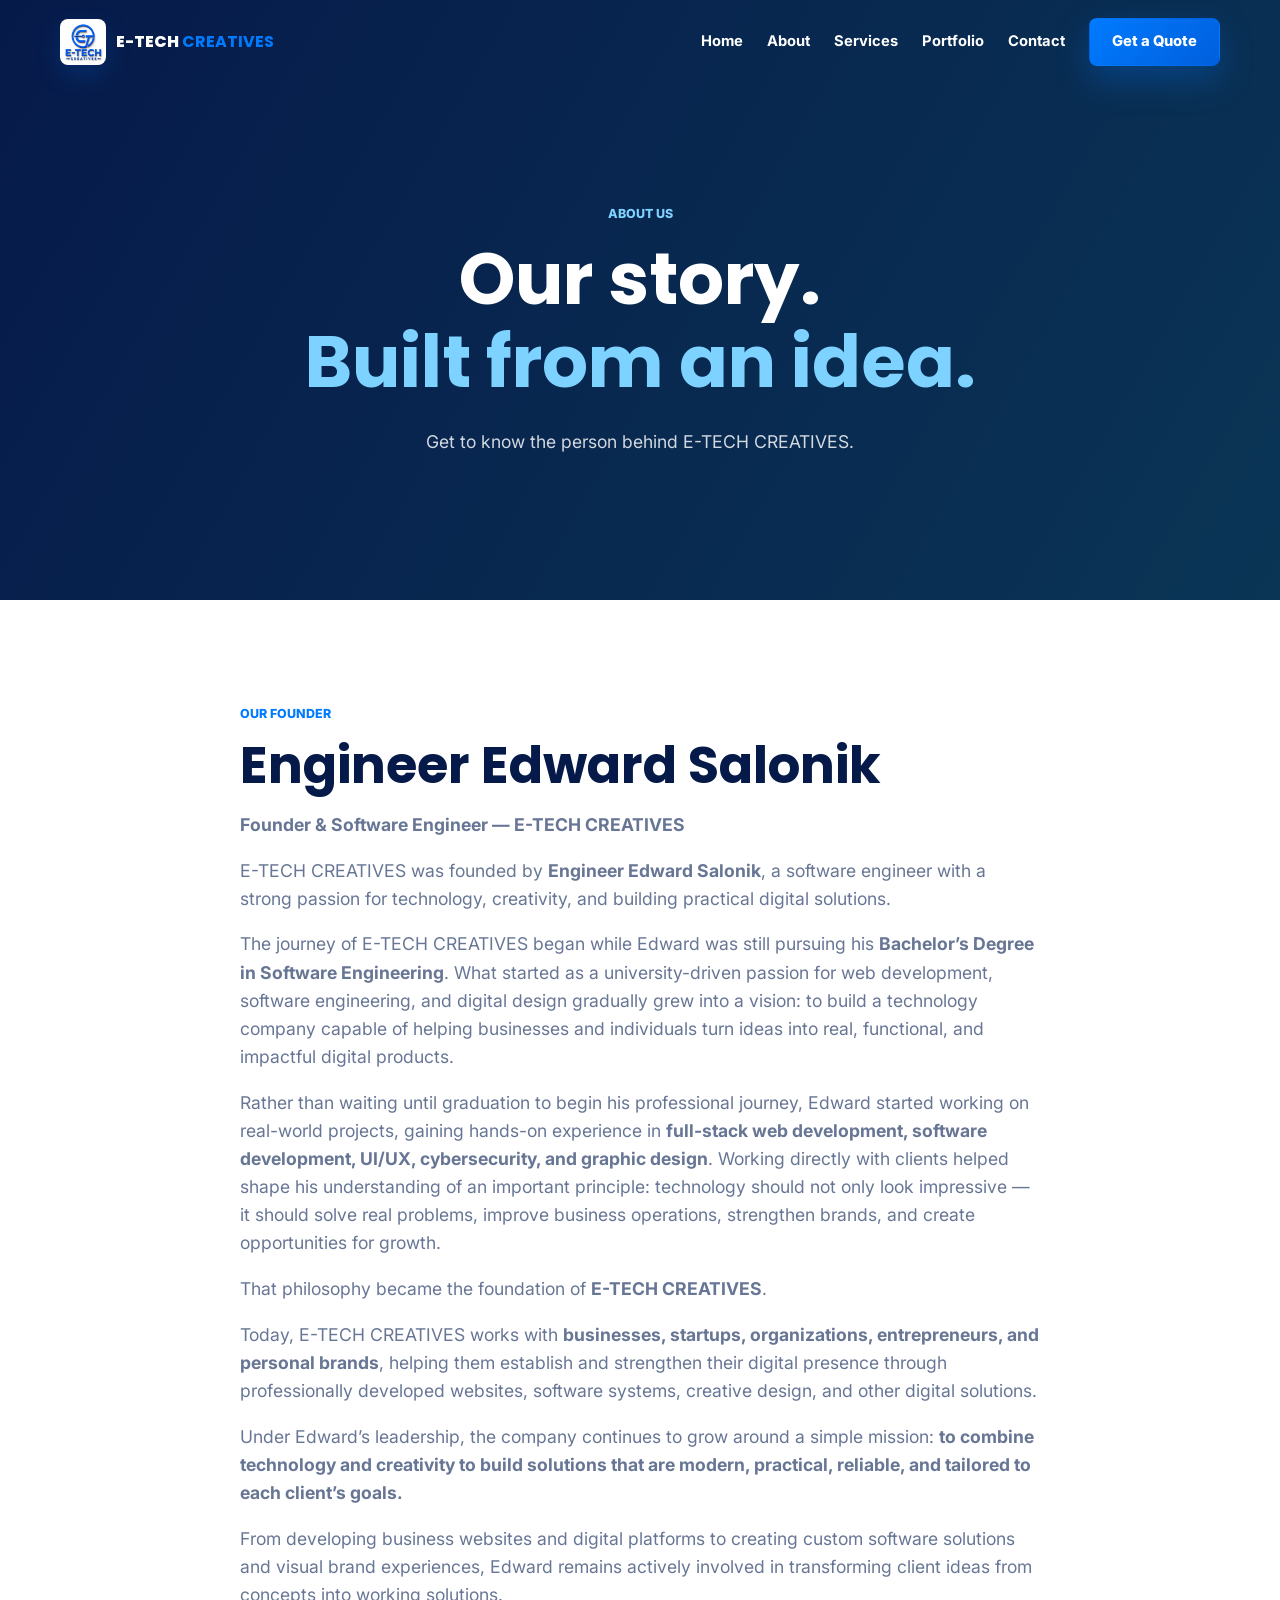
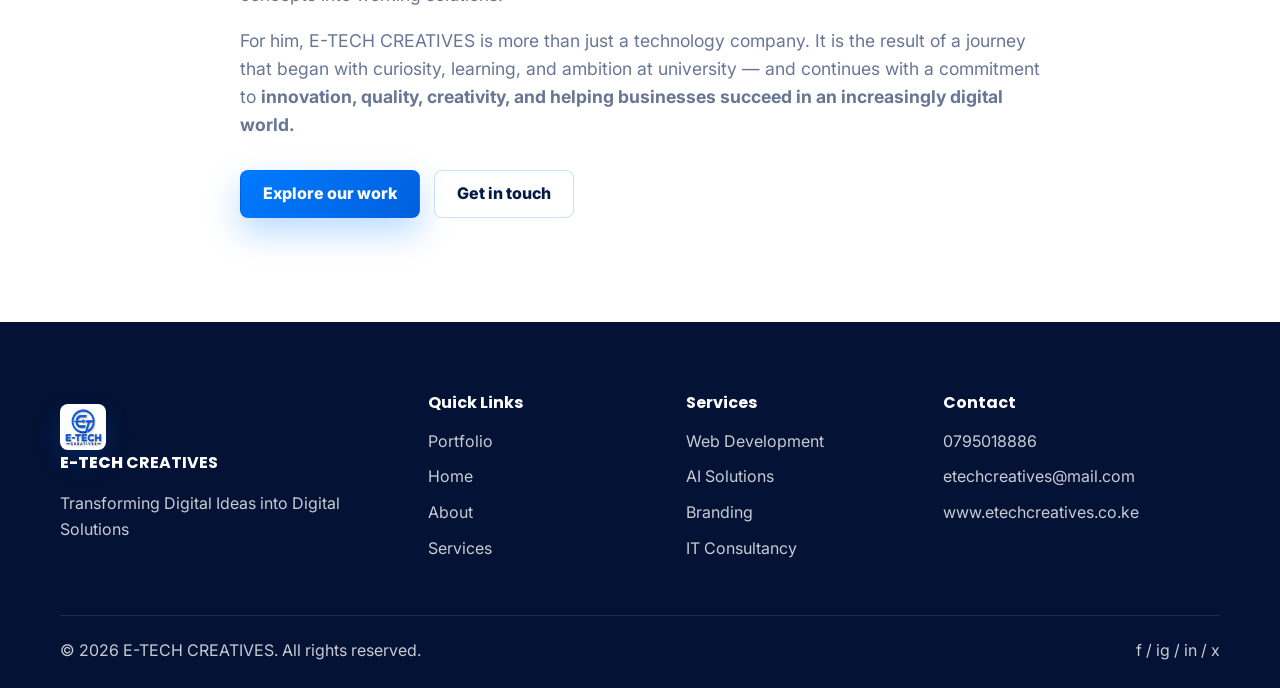
==== commit 703e7a93: "Expand founder story with supplied biography" ====
--- a/about.html
+++ b/about.html
@@ -50,9 +50,15 @@
       <div class="container founder-story">
         <p class="eyebrow">Our founder</p>
         <h2 id="founder-title">Engineer Edward Salonik</h2>
-        <p class="founder-role">Founder &amp; Software Engineer</p>
-        <p>E-TECH CREATIVES was founded by Engineer Edward Salonik, a software engineer by profession. He started the company while at university, pursuing his bachelor's degree in software engineering.</p>
-        <p>Today, we help businesses, organizations, startups, and personal brands bring their ideas to life through websites, software systems, design, and digital solutions.</p>
+        <p class="founder-role"><strong>Founder &amp; Software Engineer &mdash; E-TECH CREATIVES</strong></p>
+        <p>E-TECH CREATIVES was founded by <strong>Engineer Edward Salonik</strong>, a software engineer with a strong passion for technology, creativity, and building practical digital solutions.</p>
+        <p>The journey of E-TECH CREATIVES began while Edward was still pursuing his <strong>Bachelor&rsquo;s Degree in Software Engineering</strong>. What started as a university-driven passion for web development, software engineering, and digital design gradually grew into a vision: to build a technology company capable of helping businesses and individuals turn ideas into real, functional, and impactful digital products.</p>
+        <p>Rather than waiting until graduation to begin his professional journey, Edward started working on real-world projects, gaining hands-on experience in <strong>full-stack web development, software development, UI/UX, cybersecurity, and graphic design</strong>. Working directly with clients helped shape his understanding of an important principle: technology should not only look impressive &mdash; it should solve real problems, improve business operations, strengthen brands, and create opportunities for growth.</p>
+        <p>That philosophy became the foundation of <strong>E-TECH CREATIVES</strong>.</p>
+        <p>Today, E-TECH CREATIVES works with <strong>businesses, startups, organizations, entrepreneurs, and personal brands</strong>, helping them establish and strengthen their digital presence through professionally developed websites, software systems, creative design, and other digital solutions.</p>
+        <p>Under Edward&rsquo;s leadership, the company continues to grow around a simple mission: <strong>to combine technology and creativity to build solutions that are modern, practical, reliable, and tailored to each client&rsquo;s goals.</strong></p>
+        <p>From developing business websites and digital platforms to creating custom software solutions and visual brand experiences, Edward remains actively involved in transforming client ideas from concepts into working solutions.</p>
+        <p>For him, E-TECH CREATIVES is more than just a technology company. It is the result of a journey that began with curiosity, learning, and ambition at university &mdash; and continues with a commitment to <strong>innovation, quality, creativity, and helping businesses succeed in an increasingly digital world.</strong></p>
         <div class="hero-actions">
           <a class="btn btn-primary" href="index.html#portfolio">Explore our work</a>
           <a class="btn btn-secondary" href="index.html#contact">Get in touch</a>
